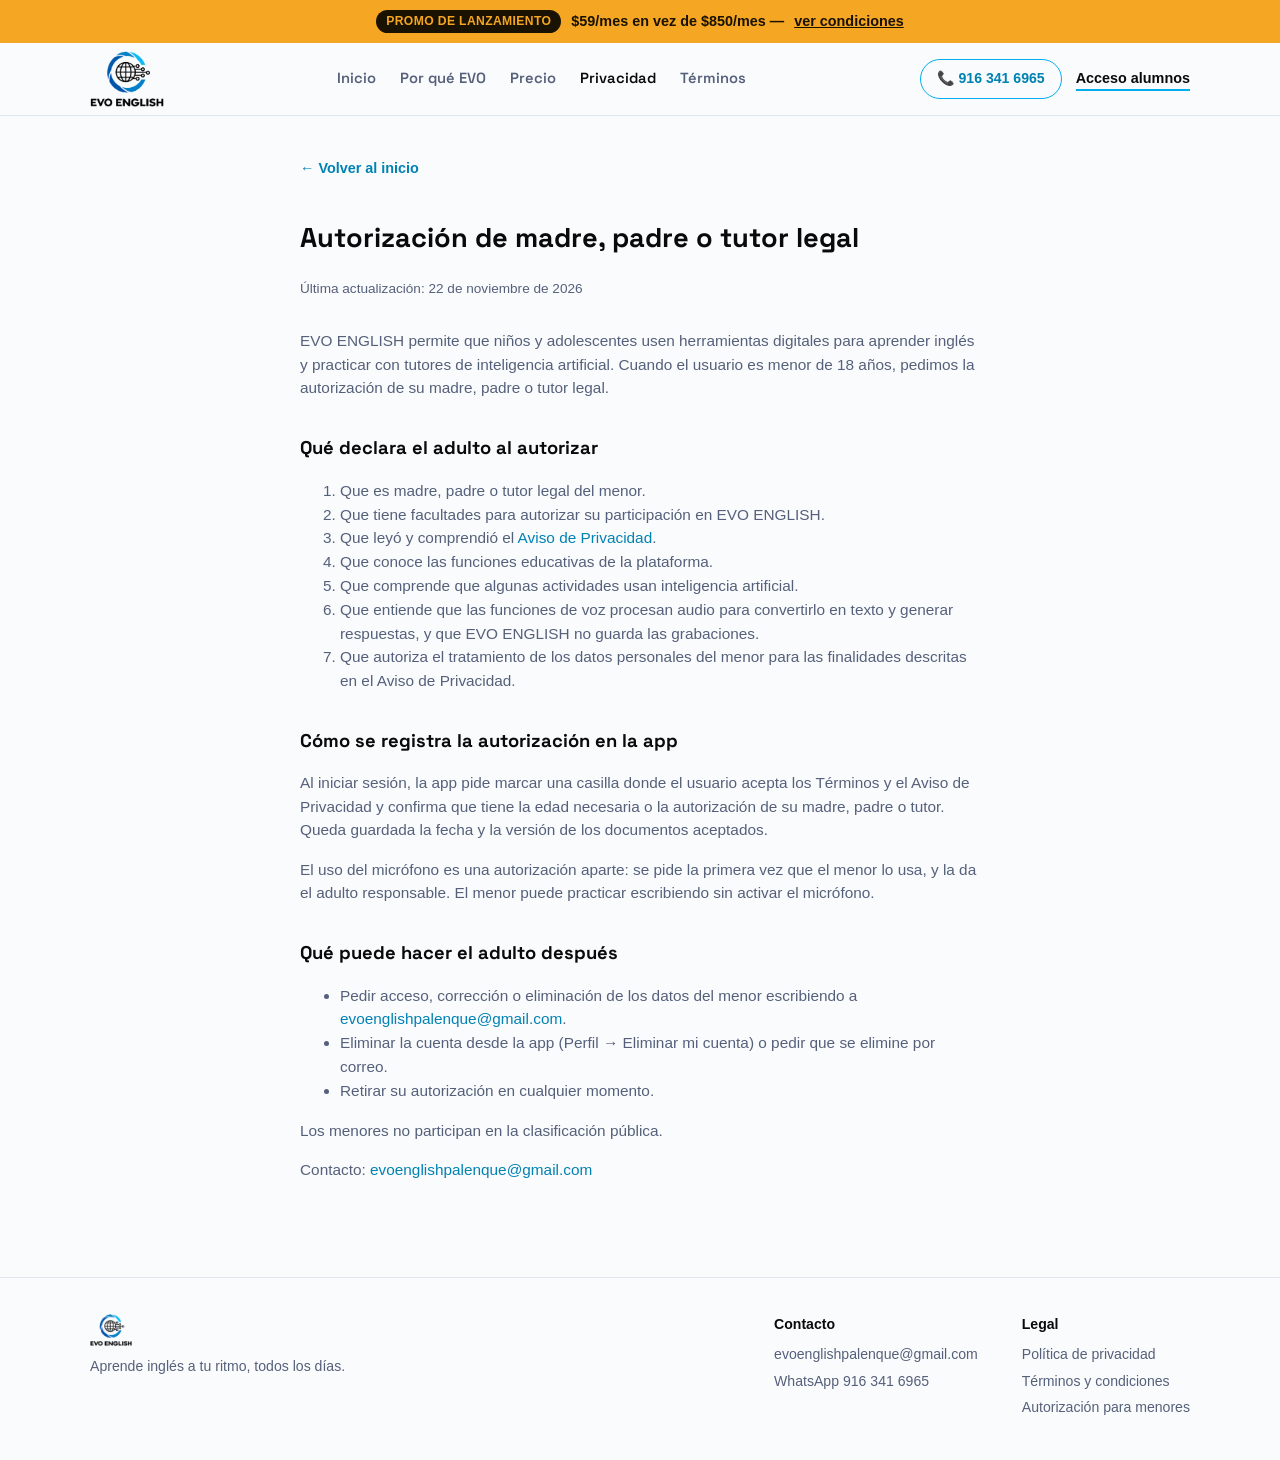
==== autorizacion.html @ f2e2635f "Add files via upload" ====
<!doctype html><html lang="es"><head><meta charset="UTF-8"><meta name="viewport" content="width=device-width,initial-scale=1">
<title>Autorización para menores — EVO ENGLISH</title>
<link rel="preconnect" href="https://fonts.googleapis.com"><link rel="preconnect" href="https://fonts.gstatic.com" crossorigin><link href="https://fonts.googleapis.com/css2?family=Space+Grotesk:wght@500;700;800&display=swap" rel="stylesheet">
<style>
:root{--bg:#FAFBFD;--s1:#fff;--s2:#F2FAFD;--ink:#0A0A0C;--mut:#55607A;--line:#DEE6F0;--cian:#00AEEF;--cian-d:#0082B3;--amber:#F5A623;--dk:#0A0A0C;--promo:#F5A623;color-scheme:light}
*{box-sizing:border-box}
body{margin:0;background:var(--bg);color:var(--ink);font-family:-apple-system,BlinkMacSystemFont,"Segoe UI",Roboto,sans-serif;line-height:1.55}
h1,h2,h3,nav a,.btn{font-family:"Space Grotesk","Trebuchet MS",Arial,sans-serif}
a{color:var(--cian-d);text-decoration:none}
img{max-width:100%;display:block}
.wrap{max-width:1140px;margin:0 auto;padding:0 20px}

.promo-bar{background:var(--amber);color:#1a1200;font-size:.9rem;font-weight:700;text-align:center;padding:10px 16px;display:flex;align-items:center;justify-content:center;gap:10px;flex-wrap:wrap}
.promo-bar .tag{background:#1a1200;color:var(--amber);border-radius:999px;padding:2px 10px;font-size:.76rem;font-weight:800;letter-spacing:.03em}
.promo-bar a{color:#1a1200;text-decoration:underline;font-weight:800}

header.top{position:sticky;top:0;z-index:20;background:rgba(250,251,253,.96);backdrop-filter:blur(6px);border-bottom:1px solid var(--line)}
header.top .wrap{display:flex;align-items:center;justify-content:space-between;padding:8px 20px;gap:18px}
.brand img{height:56px;width:auto}
nav.links{display:flex;gap:24px;align-items:center;flex-wrap:wrap}
nav.links a{color:var(--mut);font-weight:600;font-size:.92rem}
nav.links a:hover{color:var(--cian-d)}
.hdr-right{display:flex;align-items:center;gap:14px}
.phone-chip{display:flex;align-items:center;gap:7px;border:1.5px solid var(--cian);color:var(--cian-d);border-radius:999px;padding:8px 16px;font-weight:700;font-size:.88rem;white-space:nowrap}
.btn{display:inline-block;background:var(--cian);color:#fff;padding:12px 24px;border-radius:10px;font-weight:700;font-size:.95rem;border:none;cursor:pointer}
.btn.ghost{background:transparent;color:var(--ink);border:1.5px solid var(--line)}
.btn.amber{background:var(--amber);color:#1a1200}
.btn.big{padding:15px 30px;font-size:1.02rem}
.login-link{color:var(--ink);font-weight:700;font-size:.9rem;border-bottom:2px solid var(--cian)}

/* menú móvil: oculta enlaces largos, nunca genera scroll horizontal */
@media (max-width:860px){
  nav.links{display:none}
  header.top .wrap{flex-wrap:nowrap}
  .phone-chip{display:none}
}
@media (max-width:480px){
  .brand img{height:42px}
  .login-link{font-size:.82rem}
}

section{padding:68px 0}
section.alt{background:var(--s2)}

/* ---- Portada ---- */
.hero .wrap{display:grid;grid-template-columns:1.05fr .95fr;gap:52px;align-items:center;padding-top:60px;padding-bottom:60px}
.hero h1{font-size:clamp(2.2rem,4.4vw,3.2rem);margin:0 0 18px;line-height:1.14;letter-spacing:-.01em}
.hero h1 .hl{color:var(--cian-d)}
.hero p.lead{color:var(--mut);font-size:1.14rem;max-width:480px;margin:0 0 30px}
.hero .cta{display:flex;gap:14px;flex-wrap:wrap}
.hero-photo{position:relative}
.foto-ph{position:relative;aspect-ratio:4/5;border-radius:20px;background:repeating-linear-gradient(135deg,#EAF2F8,#EAF2F8 12px,#E0EAF4 12px,#E0EAF4 24px);border:1px solid var(--line);display:flex;align-items:center;justify-content:center;overflow:hidden}
.foto-ph .ph-label{text-align:center;color:var(--mut);font-size:.82rem;padding:0 24px;line-height:1.5}
.foto-ph .ph-label b{display:block;color:var(--ink);font-size:.92rem;margin-bottom:4px;font-family:"Space Grotesk",sans-serif}
.foto-ph .ph-icon{font-size:1.8rem;margin-bottom:10px;display:block}
.progress-card{position:absolute;left:-18px;bottom:-18px;background:#fff;border-radius:16px;padding:18px 20px;box-shadow:0 16px 40px rgba(10,10,12,.18);width:232px;border:1px solid var(--line)}
.progress-card .demo-tag{display:inline-block;background:#FFF3DF;color:#8A5A0A;font-size:.68rem;font-weight:800;border-radius:999px;padding:3px 9px;margin-bottom:10px}
.progress-card .streak{display:flex;align-items:center;gap:7px;font-weight:700;font-size:.85rem;margin-bottom:10px}
.progress-card .row{display:flex;align-items:center;justify-content:space-between;font-size:.82rem;color:var(--mut);padding:5px 0;border-top:1px solid var(--line)}
.progress-card .row span.v{color:var(--ink);font-weight:700}
@media (max-width:860px){.hero .wrap{grid-template-columns:1fr}.hero-photo{order:-1}.progress-card{position:static;width:auto;margin-top:14px}}

/* ---- Encabezados de sección ---- */
h2.h2{font-size:clamp(1.55rem,3vw,2.15rem);text-align:center;margin:0 0 10px;letter-spacing:-.01em}
p.sub{text-align:center;color:var(--mut);max-width:580px;margin:0 auto 44px;font-size:1.02rem}

/* ---- Por qué EVO (grid de íconos) ---- */
.why-grid{display:grid;grid-template-columns:repeat(2,1fr);gap:30px 44px;max-width:860px;margin:0 auto}
.why-item{display:flex;gap:16px;align-items:flex-start}
.why-item .circ{flex:0 0 auto;width:50px;height:50px;border-radius:50%;background:var(--s2);border:1.5px solid var(--cian);display:flex;align-items:center;justify-content:center;font-size:1.25rem}
.why-item h3{margin:0 0 4px;font-size:1.02rem}
.why-item p{margin:0;color:var(--mut);font-size:.88rem}
@media (max-width:640px){.why-grid{grid-template-columns:1fr}}

/* ---- Cómo se practica ---- */
.practica-grid{display:grid;grid-template-columns:repeat(auto-fit,minmax(200px,1fr));gap:16px}
.practica-item{background:#fff;border:1px solid var(--line);border-radius:14px;padding:20px;text-align:center}
.practica-item .ico{width:44px;height:44px;border-radius:12px;background:var(--s2);display:flex;align-items:center;justify-content:center;font-size:1.3rem;margin:0 auto 12px}
.practica-item h3{margin:0 0 4px;font-size:.96rem}
.practica-item p{margin:0;color:var(--mut);font-size:.82rem}

/* ---- Experiencia digital ---- */
.exp-split{display:grid;grid-template-columns:.9fr 1.1fr;gap:48px;align-items:center}
.exp-split .foto-ph{aspect-ratio:5/4}
.exp-split ol{margin:0;padding:0;list-style:none;counter-reset:pasos}
.exp-split li{counter-increment:pasos;display:flex;gap:16px;margin-bottom:22px}
.exp-split li::before{content:counter(pasos);flex:0 0 auto;width:32px;height:32px;border-radius:50%;background:var(--cian);color:#fff;font-weight:800;font-size:.9rem;display:flex;align-items:center;justify-content:center}
.exp-split li h3{margin:0 0 3px;font-size:1rem}
.exp-split li p{margin:0;color:var(--mut);font-size:.88rem}
@media (max-width:860px){.exp-split{grid-template-columns:1fr}.exp-split .foto-ph{order:-1;aspect-ratio:16/10}}

/* ---- Precio ---- */
.price{max-width:440px;margin:0 auto;background:var(--dk);color:#fff;border-radius:20px;padding:40px 34px;text-align:center;position:relative;overflow:hidden}
.price .badge{position:absolute;top:18px;right:-40px;background:var(--amber);color:#1a1200;padding:5px 48px;font-size:.72rem;font-weight:800;transform:rotate(35deg)}
.price .old{color:#8b93a6;text-decoration:line-through;font-size:1.05rem;margin:0}
.price .now{font-size:2.9rem;font-weight:800;margin:4px 0 0;font-family:"Space Grotesk",sans-serif;color:var(--cian)}
.price .now span{font-size:1rem;font-weight:600;color:#8b93a6}
.price .nota{font-size:.84rem;color:#8b93a6;margin-top:10px}
.price .btn{margin-top:22px;width:100%}

/* ---- Grid de funciones incluidas ---- */
.grid{display:grid;grid-template-columns:repeat(auto-fit,minmax(220px,1fr));gap:18px}
.card{background:var(--s1);border:1px solid var(--line);border-radius:14px;padding:22px}
.card .ico{width:42px;height:42px;border-radius:11px;display:flex;align-items:center;justify-content:center;font-size:1.3rem;margin-bottom:12px}
.card h3{margin:0 0 6px;font-size:1.03rem}
.card p{margin:0;color:var(--mut);font-size:.9rem}

/* ---- FAQ ---- */
.faq{max-width:720px;margin:0 auto}
.faq details{border-bottom:1px solid var(--line);padding:18px 0}
.faq summary{cursor:pointer;font-weight:700;font-size:1rem;list-style:none;display:flex;justify-content:space-between;align-items:center;gap:12px}
.faq summary::-webkit-details-marker{display:none}
.faq summary::after{content:"+";font-size:1.3rem;color:var(--cian-d);flex:0 0 auto}
.faq details[open] summary::after{content:"–"}
.faq p{color:var(--mut);margin:10px 0 0;font-size:.92rem}

/* ---- CTA final ---- */
.cta-final{background:var(--dk);color:#fff;text-align:center}
.cta-final h2{color:#fff;font-size:clamp(1.5rem,3vw,2.1rem);margin:0 0 14px}
.cta-final p{color:#A9B2C4;margin:0 0 28px}

footer{border-top:1px solid var(--line);padding:36px 0}
footer .wrap{display:flex;flex-wrap:wrap;gap:20px;justify-content:space-between;align-items:flex-start;color:var(--mut);font-size:.88rem}
footer .brand img{height:32px;margin-bottom:10px}
footer .cols{display:flex;gap:44px;flex-wrap:wrap}
footer .cols div strong{display:block;color:var(--ink);margin-bottom:8px}
footer .cols a{display:block;color:var(--mut);margin-bottom:5px}
footer .cols a:hover{color:var(--cian-d)}

.legal{max-width:720px;margin:0 auto;padding:40px 20px 80px}
.legal h1{font-size:1.7rem}
.legal h2{font-size:1.15rem;margin-top:34px}
.legal p,.legal li{color:var(--mut);font-size:.96rem}
.legal .fecha{color:var(--mut);font-size:.85rem;margin-bottom:30px}
.volver{display:inline-block;margin-bottom:20px;color:var(--cian-d);font-weight:700;font-size:.9rem}
</style></head><body>
<div class="promo-bar"><span class="tag">PROMO DE LANZAMIENTO</span> $59/mes en vez de $850/mes — <a href="#precio">ver condiciones</a></div>
<header class="top"><div class="wrap">
<a class="brand" href="landing.html"><img src="[data-uri]" alt="EVO ENGLISH"></a>
<nav class="links">
<a href="landing.html#inicio">Inicio</a>
<a href="landing.html#porque">Por qué EVO</a>
<a href="landing.html#precio">Precio</a>
<a href="privacidad.html" style="color:var(--ink)">Privacidad</a>
<a href="terminos.html">Términos</a>
</nav>
<div class="hdr-right">
<div class="phone-chip">📞 916 341 6965</div>
<a class="login-link" href="./index.html">Acceso alumnos</a>
</div>
</div></header>
<div class="legal"><a class="volver" href="landing.html">← Volver al inicio</a>
<h1>Autorización de madre, padre o tutor legal</h1>
<p class="fecha">Última actualización: 22 de noviembre de 2026</p>
<p>EVO ENGLISH permite que niños y adolescentes usen herramientas digitales para aprender inglés y practicar con tutores de inteligencia artificial. Cuando el usuario es menor de 18 años, pedimos la autorización de su madre, padre o tutor legal.</p>

<h2>Qué declara el adulto al autorizar</h2>
<ol>
<li>Que es madre, padre o tutor legal del menor.</li>
<li>Que tiene facultades para autorizar su participación en EVO ENGLISH.</li>
<li>Que leyó y comprendió el <a href="privacidad.html">Aviso de Privacidad</a>.</li>
<li>Que conoce las funciones educativas de la plataforma.</li>
<li>Que comprende que algunas actividades usan inteligencia artificial.</li>
<li>Que entiende que las funciones de voz procesan audio para convertirlo en texto y generar respuestas, y que EVO ENGLISH no guarda las grabaciones.</li>
<li>Que autoriza el tratamiento de los datos personales del menor para las finalidades descritas en el Aviso de Privacidad.</li>
</ol>

<h2>Cómo se registra la autorización en la app</h2>
<p>Al iniciar sesión, la app pide marcar una casilla donde el usuario acepta los Términos y el Aviso de Privacidad y confirma que tiene la edad necesaria o la autorización de su madre, padre o tutor. Queda guardada la fecha y la versión de los documentos aceptados.</p>
<p>El uso del micrófono es una autorización aparte: se pide la primera vez que el menor lo usa, y la da el adulto responsable. El menor puede practicar escribiendo sin activar el micrófono.</p>

<h2>Qué puede hacer el adulto después</h2>
<ul>
<li>Pedir acceso, corrección o eliminación de los datos del menor escribiendo a <a href="mailto:evoenglishpalenque@gmail.com">evoenglishpalenque@gmail.com</a>.</li>
<li>Eliminar la cuenta desde la app (Perfil → Eliminar mi cuenta) o pedir que se elimine por correo.</li>
<li>Retirar su autorización en cualquier momento.</li>
</ul>
<p>Los menores no participan en la clasificación pública.</p>

<p>Contacto: <a href="mailto:evoenglishpalenque@gmail.com">evoenglishpalenque@gmail.com</a></p>
</div>
<footer><div class="wrap">
<div><a class="brand" href="landing.html"><img src="[data-uri]" alt="EVO ENGLISH"></a>
Aprende inglés a tu ritmo, todos los días.</div>
<div class="cols">
<div><strong>Contacto</strong>
<a href="mailto:evoenglishpalenque@gmail.com">evoenglishpalenque@gmail.com</a>
<a href="https://wa.me/529163416965" target="_blank" rel="noopener">WhatsApp 916 341 6965</a>
</div>
<div><strong>Legal</strong>
<a href="privacidad.html">Política de privacidad</a>
<a href="terminos.html">Términos y condiciones</a>
<a href="autorizacion.html">Autorización para menores</a>
</div>
</div>
</div></footer>
</body></html>
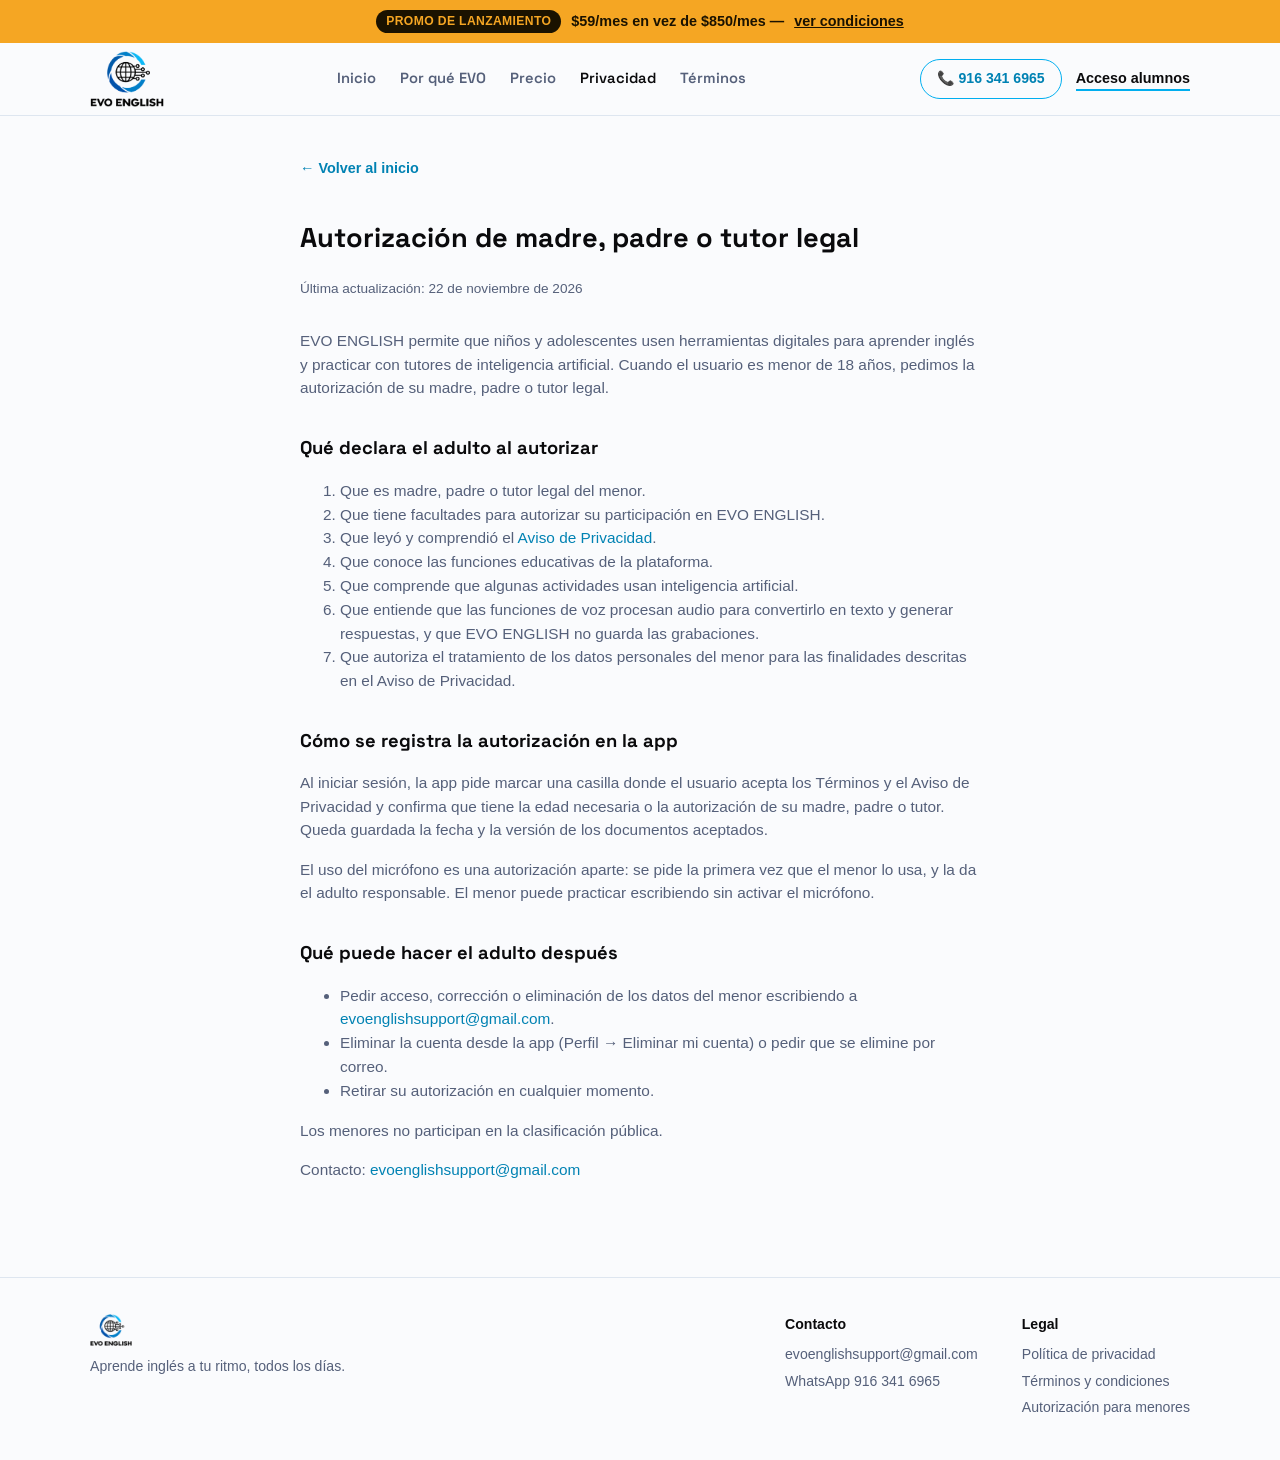
==== commit 118a618e: "Add files via upload" ====
--- a/autorizacion.html
+++ b/autorizacion.html
@@ -171,20 +171,20 @@
 
 <h2>Qué puede hacer el adulto después</h2>
 <ul>
-<li>Pedir acceso, corrección o eliminación de los datos del menor escribiendo a <a href="mailto:evoenglishpalenque@gmail.com">evoenglishpalenque@gmail.com</a>.</li>
+<li>Pedir acceso, corrección o eliminación de los datos del menor escribiendo a <a href="mailto:evoenglishsupport@gmail.com">evoenglishsupport@gmail.com</a>.</li>
 <li>Eliminar la cuenta desde la app (Perfil → Eliminar mi cuenta) o pedir que se elimine por correo.</li>
 <li>Retirar su autorización en cualquier momento.</li>
 </ul>
 <p>Los menores no participan en la clasificación pública.</p>
 
-<p>Contacto: <a href="mailto:evoenglishpalenque@gmail.com">evoenglishpalenque@gmail.com</a></p>
+<p>Contacto: <a href="mailto:evoenglishsupport@gmail.com">evoenglishsupport@gmail.com</a></p>
 </div>
 <footer><div class="wrap">
 <div><a class="brand" href="landing.html"><img src="[data-uri]" alt="EVO ENGLISH"></a>
 Aprende inglés a tu ritmo, todos los días.</div>
 <div class="cols">
 <div><strong>Contacto</strong>
-<a href="mailto:evoenglishpalenque@gmail.com">evoenglishpalenque@gmail.com</a>
+<a href="mailto:evoenglishsupport@gmail.com">evoenglishsupport@gmail.com</a>
 <a href="https://wa.me/529163416965" target="_blank" rel="noopener">WhatsApp 916 341 6965</a>
 </div>
 <div><strong>Legal</strong>
